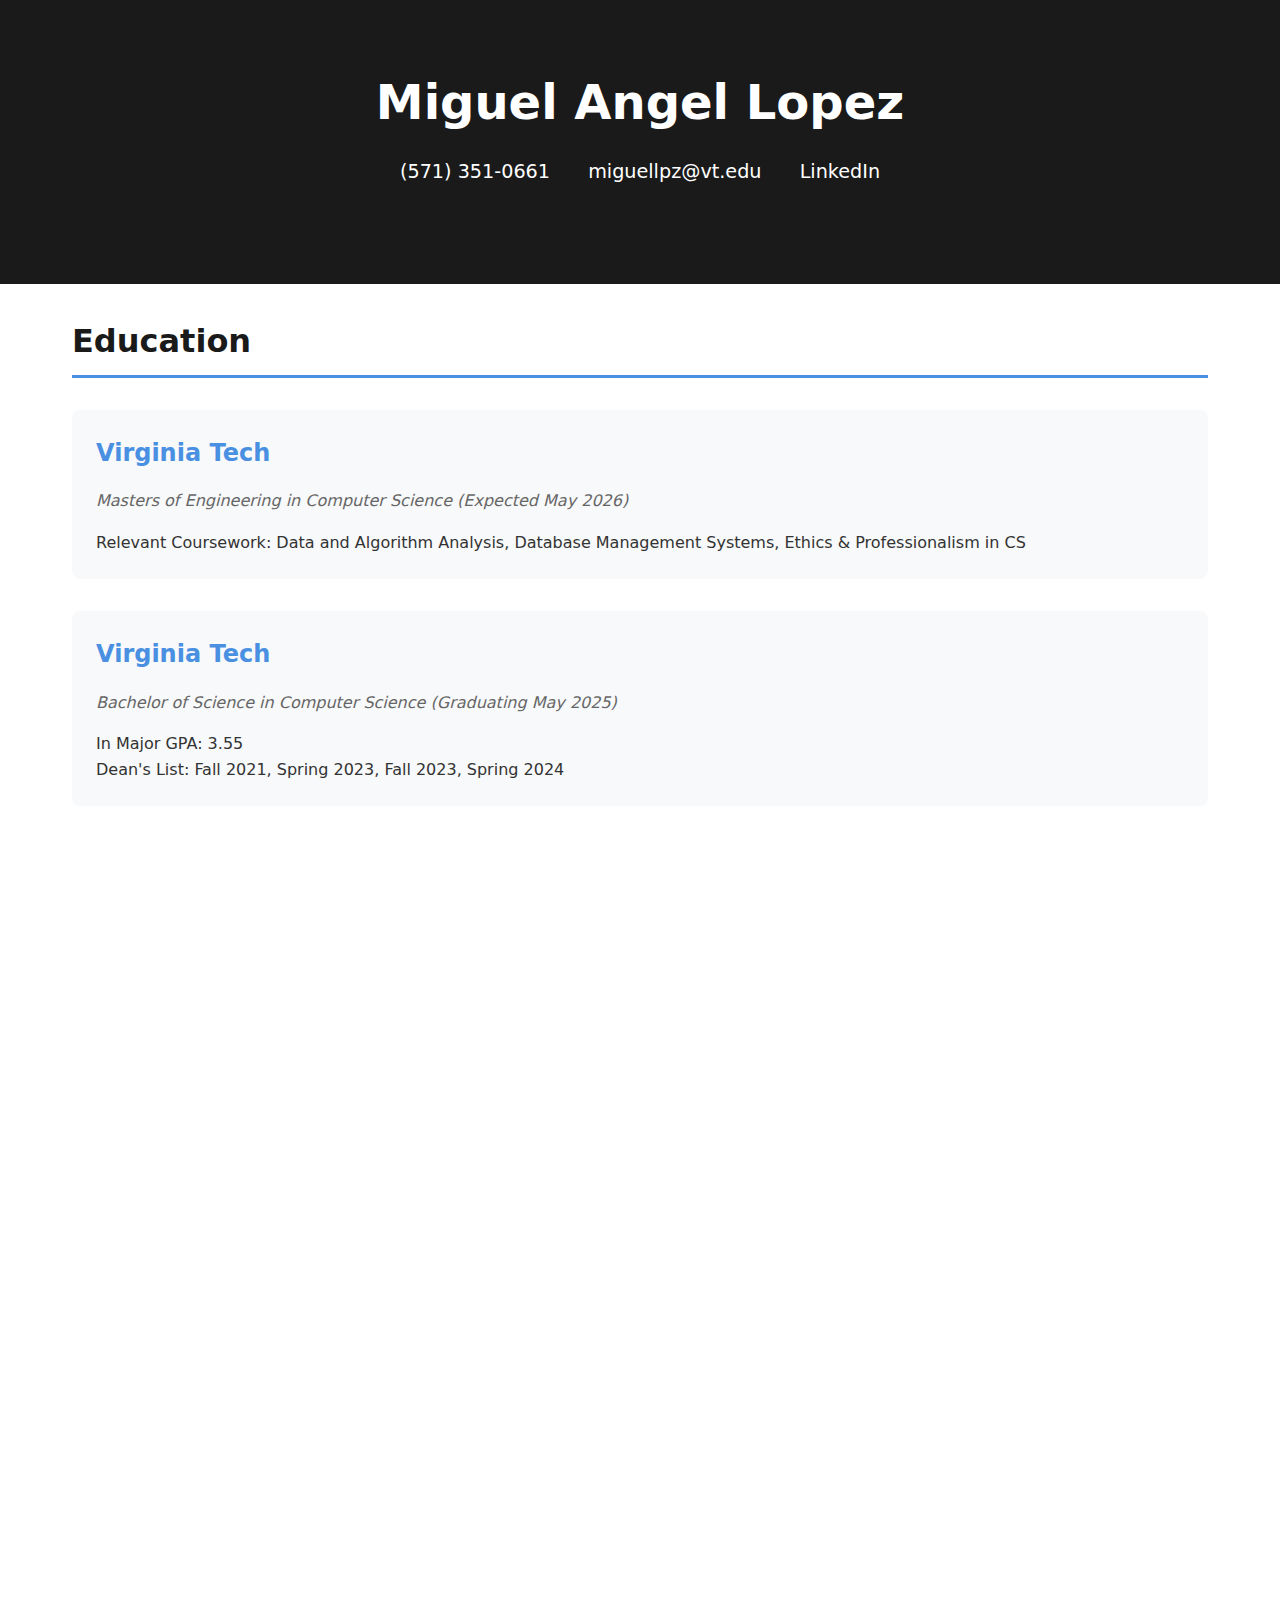
==== index.html @ 88b45306 "updated website" ====
<!DOCTYPE html>
<html lang="en">
<head>
    <meta charset="UTF-8">
    <meta name="viewport" content="width=device-width, initial-scale=1.0">
    <title>Miguel Lopez - Portfolio</title>
    <link rel="stylesheet" href="assets/css/style.css">
</head>
<body>
    <header>
        <h1>Miguel Angel Lopez</h1>
        <div class="contact-info">
            <a href="tel:5713510661">(571) 351-0661</a>
            <a href="mailto:miguellpz@vt.edu">miguellpz@vt.edu</a>
            <a href="https://linkedin.com/in/miguel-lopez-b17199298" target="_blank">LinkedIn</a>
        </div>
    </header>

    <div class="container">
        <section id="education">
            <h2>Education</h2>
            <div class="education-item">
                <h3>Virginia Tech</h3>
                <p class="date">Masters of Engineering in Computer Science (Expected May 2026)</p>
                <p>Relevant Coursework: Data and Algorithm Analysis, Database Management Systems, Ethics & Professionalism in CS</p>
            </div>
            <div class="education-item">
                <h3>Virginia Tech</h3>
                <p class="date">Bachelor of Science in Computer Science (Graduating May 2025)</p>
                <p>In Major GPA: 3.55</p>
                <p>Dean's List: Fall 2021, Spring 2023, Fall 2023, Spring 2024</p>
            </div>
        </section>

        <section id="experience">
            <h2>Experience</h2>
            <div class="experience-item">
                <h3>REU Code Theory and AI Research Fellowship</h3>
                <p class="date">June 2024 - Aug. 2024 | University of Puerto Rico at Ponce</p>
                <ul>
                    <li>Developed a novel BCH syndrome-based belief propagation decoder achieving 0.0086 BER on 2M+ bits</li>
                    <li>Created ML models for Puerto Rican wildlife classification using CNN and Wav2Vec transformer architectures</li>
                    <li>Implemented biodiversity assessment tools using MFCCs and clustering algorithms</li>
                </ul>
            </div>
            <div class="experience-item">
                <h3>Code Theory Research Assistant Fellowship</h3>
                <p class="date">Oct. 2023 - May 2024 | Virginia Tech Math Department</p>
                <ul>
                    <li>Led programming efforts using Magma to analyze matrix tensor rank in finite fields</li>
                    <li>Researched generalization methods for determining tensor rank of matrices</li>
                    <li>Automated testing procedures for matrix analysis in finite field computations</li>
                </ul>
            </div>
        </section>

        <section id="projects">
            <h2>Projects</h2>
            <div class="project-item">
                <h3>Wildlife Call Database</h3>
                <p class="date">Aug. 2024 - Present</p>
                <p>Technologies: MariaDB, Python, SQL</p>
                <ul>
                    <li>Leading GUI development and database connectivity for a wildlife sound repository system</li>
                    <li>Designing normalized database schema for managing audio files and taxonomic data</li>
                </ul>
            </div>
            <div class="project-item">
                <h3>Bio-Classifier & Biodiversity Assessment</h3>
                <p class="date">June 2024 - Aug. 2024</p>
                <p>Technologies: Python, TensorFlow, Signal Processing</p>
                <ul>
                    <li>Developed ML models using CNNs and Wav2Vec transformers to classify 300+ Puerto Rican species</li>
                    <li>Created biodiversity assessment tools using MFCCs and clustering algorithms</li>
                </ul>
            </div>
            <div class="project-item">
                <h3>Pet Neurolocalization App</h3>
                <p class="date">Jan. 2024 - Jun. 2024</p>
                <p>Technologies: Flutter, Dart</p>
                <ul>
                    <li>Leading development of cross-platform medical application with VT Veterinary Department</li>
                    <li>Implementing fuzzy decision tree algorithms for veterinary diagnostics</li>
                </ul>
            </div>
        </section>

        <section id="skills">
            <h2>Technical Skills</h2>
            <div class="skills-grid">
                <div class="skill-category">
                    <h3>Languages</h3>
                    <ul class="skill-list">
                        <li>Java</li>
                        <li>Kotlin</li>
                        <li>SQL</li>
                        <li>Python</li>
                        <li>C</li>
                        <li>Dart</li>
                        <li>HTML/CSS</li>
                    </ul>
                </div>
                <div class="skill-category">
                    <h3>Technologies</h3>
                    <ul class="skill-list">
                        <li>TensorFlow</li>
                        <li>Flutter</li>
                        <li>Android SDK</li>
                        <li>MariaDB</li>
                        <li>Git</li>
                    </ul>
                </div>
                <div class="skill-category">
                    <h3>Concepts</h3>
                    <ul class="skill-list">
                        <li>Machine Learning</li>
                        <li>Mobile Development</li>
                        <li>Database Design</li>
                        <li>Error Correction Coding</li>
                    </ul>
                </div>
            </div>
        </section>
    </div>
    <script src="assets/js/main.js"></script>
</body>
</html>
---- assets/css/style.css ----
:root {
    --primary-color: #1a1a1a;
    --secondary-color: #4a90e2;
    --text-color: #333;
    --bg-color: #fff;
}

* {
    margin: 0;
    padding: 0;
    box-sizing: border-box;
}

body {
    font-family: 'Segoe UI', system-ui, -apple-system, sans-serif;
    line-height: 1.6;
    color: var(--text-color);
    background-color: var(--bg-color);
}

header {
    background-color: var(--primary-color);
    color: white;
    padding: 4rem 2rem;
    text-align: center;
}

.container {
    max-width: 1200px;
    margin: 0 auto;
    padding: 2rem;
}

h1 {
    font-size: 3rem;
    margin-bottom: 1rem;
}

.contact-info {
    font-size: 1.2rem;
    margin-bottom: 2rem;
}

.contact-info a {
    color: white;
    text-decoration: none;
    margin: 0 1rem;
    transition: color 0.3s ease;
}

.contact-info a:hover {
    color: var(--secondary-color);
}

section {
    margin-bottom: 4rem;
}

h2 {
    font-size: 2rem;
    margin-bottom: 2rem;
    color: var(--primary-color);
    border-bottom: 3px solid var(--secondary-color);
    padding-bottom: 0.5rem;
}

.education-item, 
.experience-item, 
.project-item {
    margin-bottom: 2rem;
    padding: 1.5rem;
    border-radius: 8px;
    background-color: #f8f9fa;
    transition: transform 0.2s, box-shadow 0.2s;
}

.education-item:hover, 
.experience-item:hover, 
.project-item:hover {
    transform: translateY(-5px);
    box-shadow: 0 4px 12px rgba(0,0,0,0.1);
}

h3 {
    font-size: 1.5rem;
    color: var(--secondary-color);
    margin-bottom: 1rem;
}

.date {
    color: #666;
    font-style: italic;
    margin-bottom: 1rem;
}

ul {
    padding-left: 1.5rem;
    margin-bottom: 1rem;
}

.skills-grid {
    display: grid;
    grid-template-columns: repeat(auto-fit, minmax(200px, 1fr));
    gap: 2rem;
}

.skill-category h3 {
    margin-bottom: 1rem;
}

.skill-list {
    list-style: none;
    padding: 0;
}

.skill-list li {
    display: inline-block;
    margin: 0.5rem;
    padding: 0.5rem 1rem;
    background-color: var(--secondary-color);
    color: white;
    border-radius: 20px;
    font-size: 0.9rem;
    transition: transform 0.2s;
}

.skill-list li:hover {
    transform: scale(1.05);
}

@media (max-width: 768px) {
    h1 {
        font-size: 2rem;
    }

    .contact-info {
        display: flex;
        flex-direction: column;
        gap: 1rem;
    }

    .container {
        padding: 1rem;
    }

    .skills-grid {
        grid-template-columns: 1fr;
    }
}
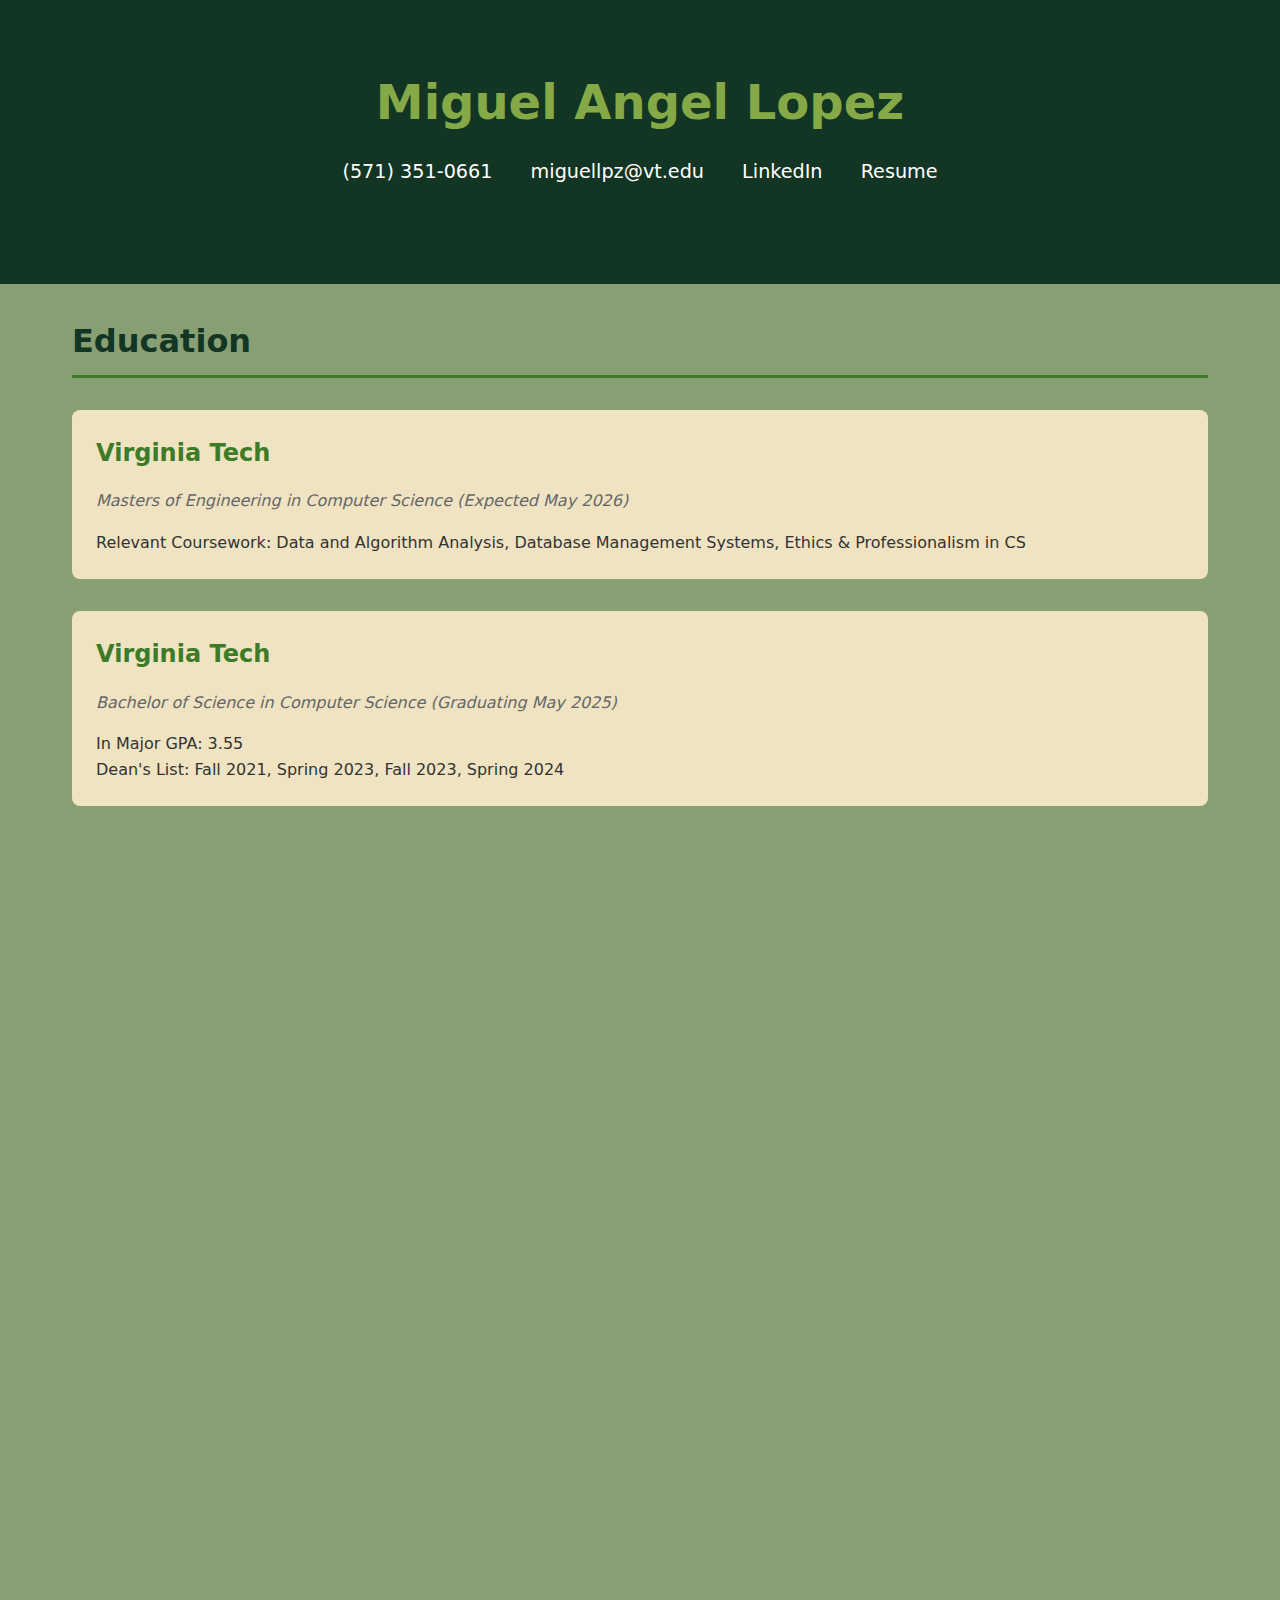
==== commit 0bbfaf45: "updated colors and added resume link" ====
--- a/index.html
+++ b/index.html
@@ -13,6 +13,7 @@
             <a href="tel:5713510661">(571) 351-0661</a>
             <a href="mailto:miguellpz@vt.edu">miguellpz@vt.edu</a>
             <a href="https://linkedin.com/in/miguel-lopez-b17199298" target="_blank">LinkedIn</a>
+            <a href="assets/documents/Miguel_Resume.pdf" target="_blank">Resume</a>
         </div>
     </header>
 
--- a/assets/css/style.css
+++ b/assets/css/style.css
@@ -1,8 +1,8 @@
 :root {
-    --primary-color: #1a1a1a;
-    --secondary-color: #4a90e2;
+    --primary-color: #123524;
+    --secondary-color: #3E7B27;
     --text-color: #333;
-    --bg-color: #fff;
+    --bg-color: #889E73;
 }
 
 * {
@@ -20,7 +20,7 @@
 
 header {
     background-color: var(--primary-color);
-    color: white;
+    color: #85A947;
     padding: 4rem 2rem;
     text-align: center;
 }
@@ -70,7 +70,7 @@
     margin-bottom: 2rem;
     padding: 1.5rem;
     border-radius: 8px;
-    background-color: #f8f9fa;
+    background-color: #EFE3C2;
     transition: transform 0.2s, box-shadow 0.2s;
 }
 
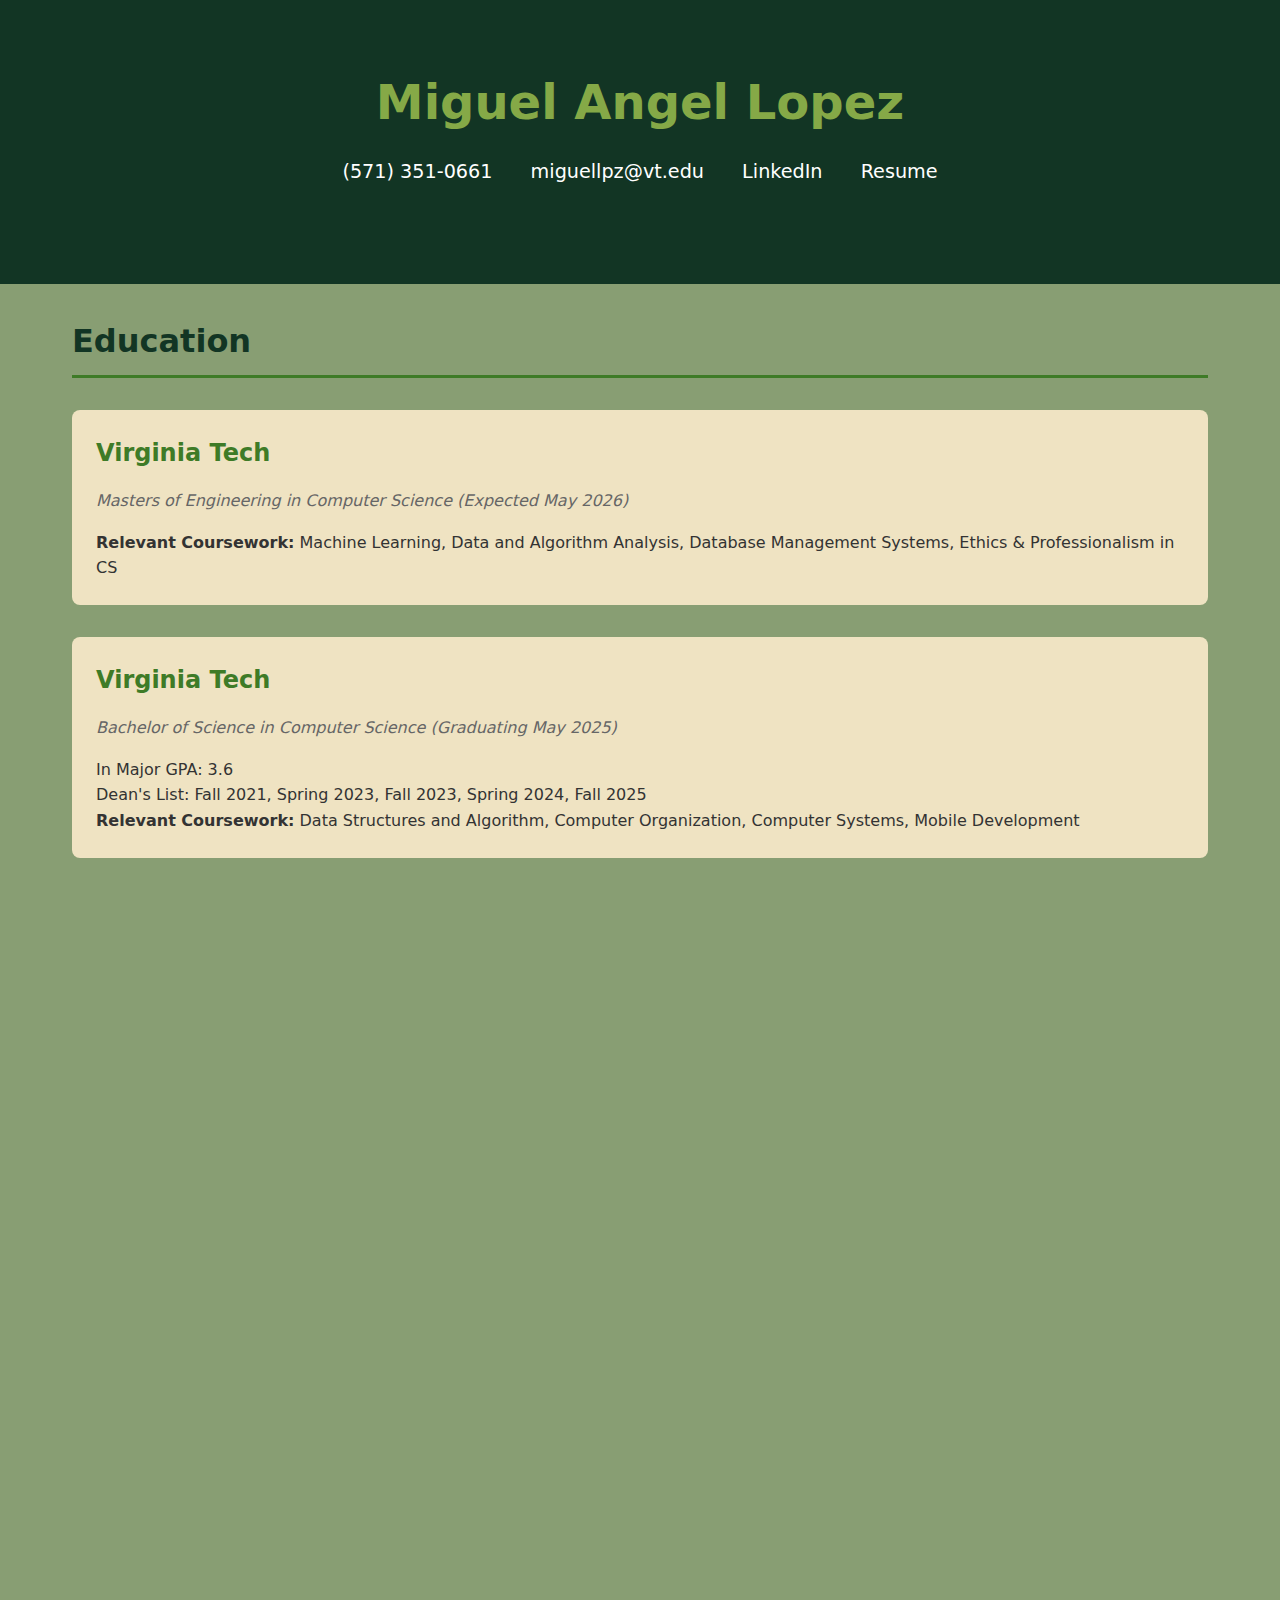
==== commit 3da9b79a: "Updated education" ====
--- a/index.html
+++ b/index.html
@@ -23,13 +23,14 @@
             <div class="education-item">
                 <h3>Virginia Tech</h3>
                 <p class="date">Masters of Engineering in Computer Science (Expected May 2026)</p>
-                <p>Relevant Coursework: Data and Algorithm Analysis, Database Management Systems, Ethics & Professionalism in CS</p>
+                <p><b>Relevant Coursework:</b> Machine Learning, Data and Algorithm Analysis, Database Management Systems, Ethics & Professionalism in CS</p>
             </div>
             <div class="education-item">
                 <h3>Virginia Tech</h3>
                 <p class="date">Bachelor of Science in Computer Science (Graduating May 2025)</p>
-                <p>In Major GPA: 3.55</p>
-                <p>Dean's List: Fall 2021, Spring 2023, Fall 2023, Spring 2024</p>
+                <p>In Major GPA: 3.6</p>
+                <p>Dean's List: Fall 2021, Spring 2023, Fall 2023, Spring 2024, Fall 2025</p>
+                <p><b>Relevant Coursework:</b> Data Structures and Algorithm, Computer Organization, Computer Systems, Mobile Development</p>
             </div>
         </section>
 
@@ -125,4 +126,4 @@
     </div>
     <script src="assets/js/main.js"></script>
 </body>
-</html>+</html>
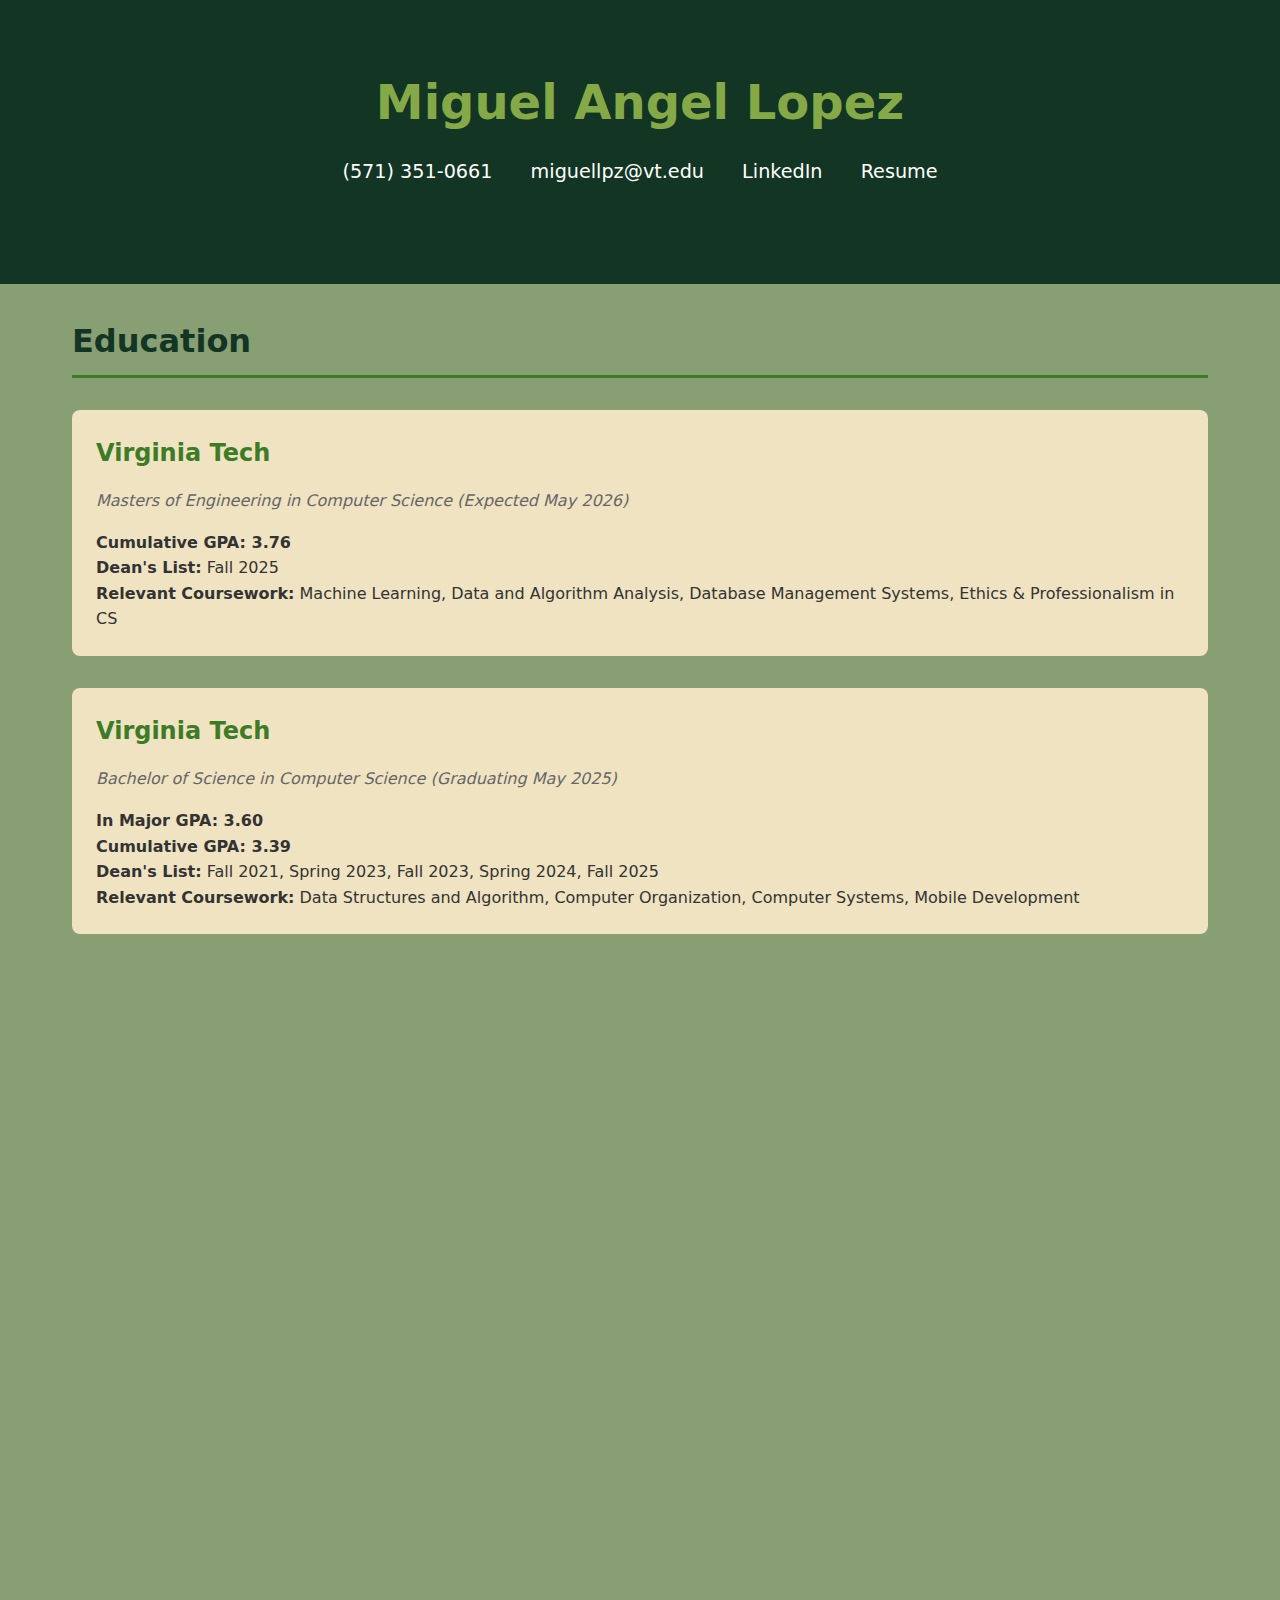
==== commit fd4b0cf5: "Updated education" ====
--- a/index.html
+++ b/index.html
@@ -23,13 +23,16 @@
             <div class="education-item">
                 <h3>Virginia Tech</h3>
                 <p class="date">Masters of Engineering in Computer Science (Expected May 2026)</p>
+                <p><b>Cumulative GPA: 3.76</b></p>
+                <p><b>Dean's List:</b> Fall 2025</p>
                 <p><b>Relevant Coursework:</b> Machine Learning, Data and Algorithm Analysis, Database Management Systems, Ethics & Professionalism in CS</p>
             </div>
             <div class="education-item">
                 <h3>Virginia Tech</h3>
                 <p class="date">Bachelor of Science in Computer Science (Graduating May 2025)</p>
-                <p>In Major GPA: 3.6</p>
-                <p>Dean's List: Fall 2021, Spring 2023, Fall 2023, Spring 2024, Fall 2025</p>
+                <p><b>In Major GPA: 3.60</b></p>
+                <p><b>Cumulative GPA: 3.39</b></p>
+                <p><b>Dean's List:</b> Fall 2021, Spring 2023, Fall 2023, Spring 2024, Fall 2025</p>
                 <p><b>Relevant Coursework:</b> Data Structures and Algorithm, Computer Organization, Computer Systems, Mobile Development</p>
             </div>
         </section>
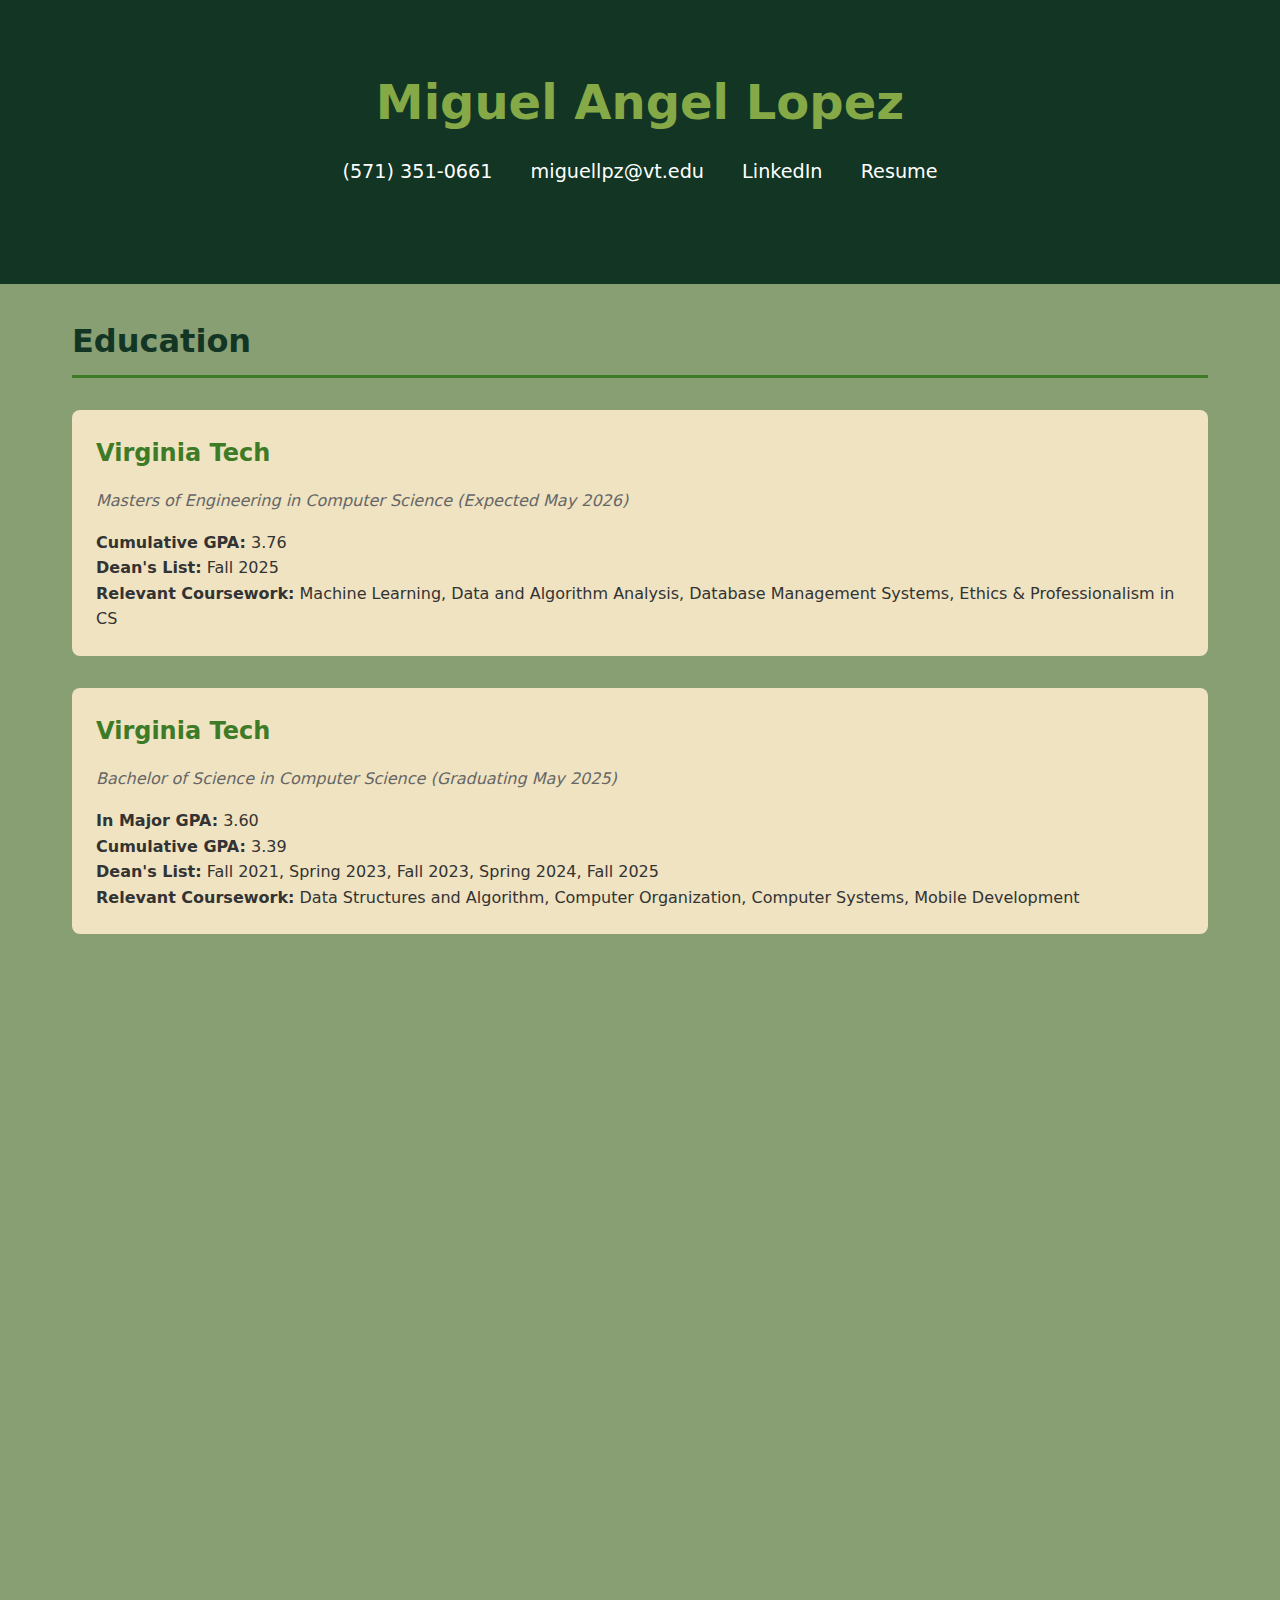
==== commit b3bc2115: "updated education" ====
--- a/index.html
+++ b/index.html
@@ -23,15 +23,15 @@
             <div class="education-item">
                 <h3>Virginia Tech</h3>
                 <p class="date">Masters of Engineering in Computer Science (Expected May 2026)</p>
-                <p><b>Cumulative GPA: 3.76</b></p>
+                <p><b>Cumulative GPA:</b> 3.76</p>
                 <p><b>Dean's List:</b> Fall 2025</p>
                 <p><b>Relevant Coursework:</b> Machine Learning, Data and Algorithm Analysis, Database Management Systems, Ethics & Professionalism in CS</p>
             </div>
             <div class="education-item">
                 <h3>Virginia Tech</h3>
                 <p class="date">Bachelor of Science in Computer Science (Graduating May 2025)</p>
-                <p><b>In Major GPA: 3.60</b></p>
-                <p><b>Cumulative GPA: 3.39</b></p>
+                <p><b>In Major GPA:</b> 3.60</p>
+                <p><b>Cumulative GPA:</b> 3.39</p>
                 <p><b>Dean's List:</b> Fall 2021, Spring 2023, Fall 2023, Spring 2024, Fall 2025</p>
                 <p><b>Relevant Coursework:</b> Data Structures and Algorithm, Computer Organization, Computer Systems, Mobile Development</p>
             </div>
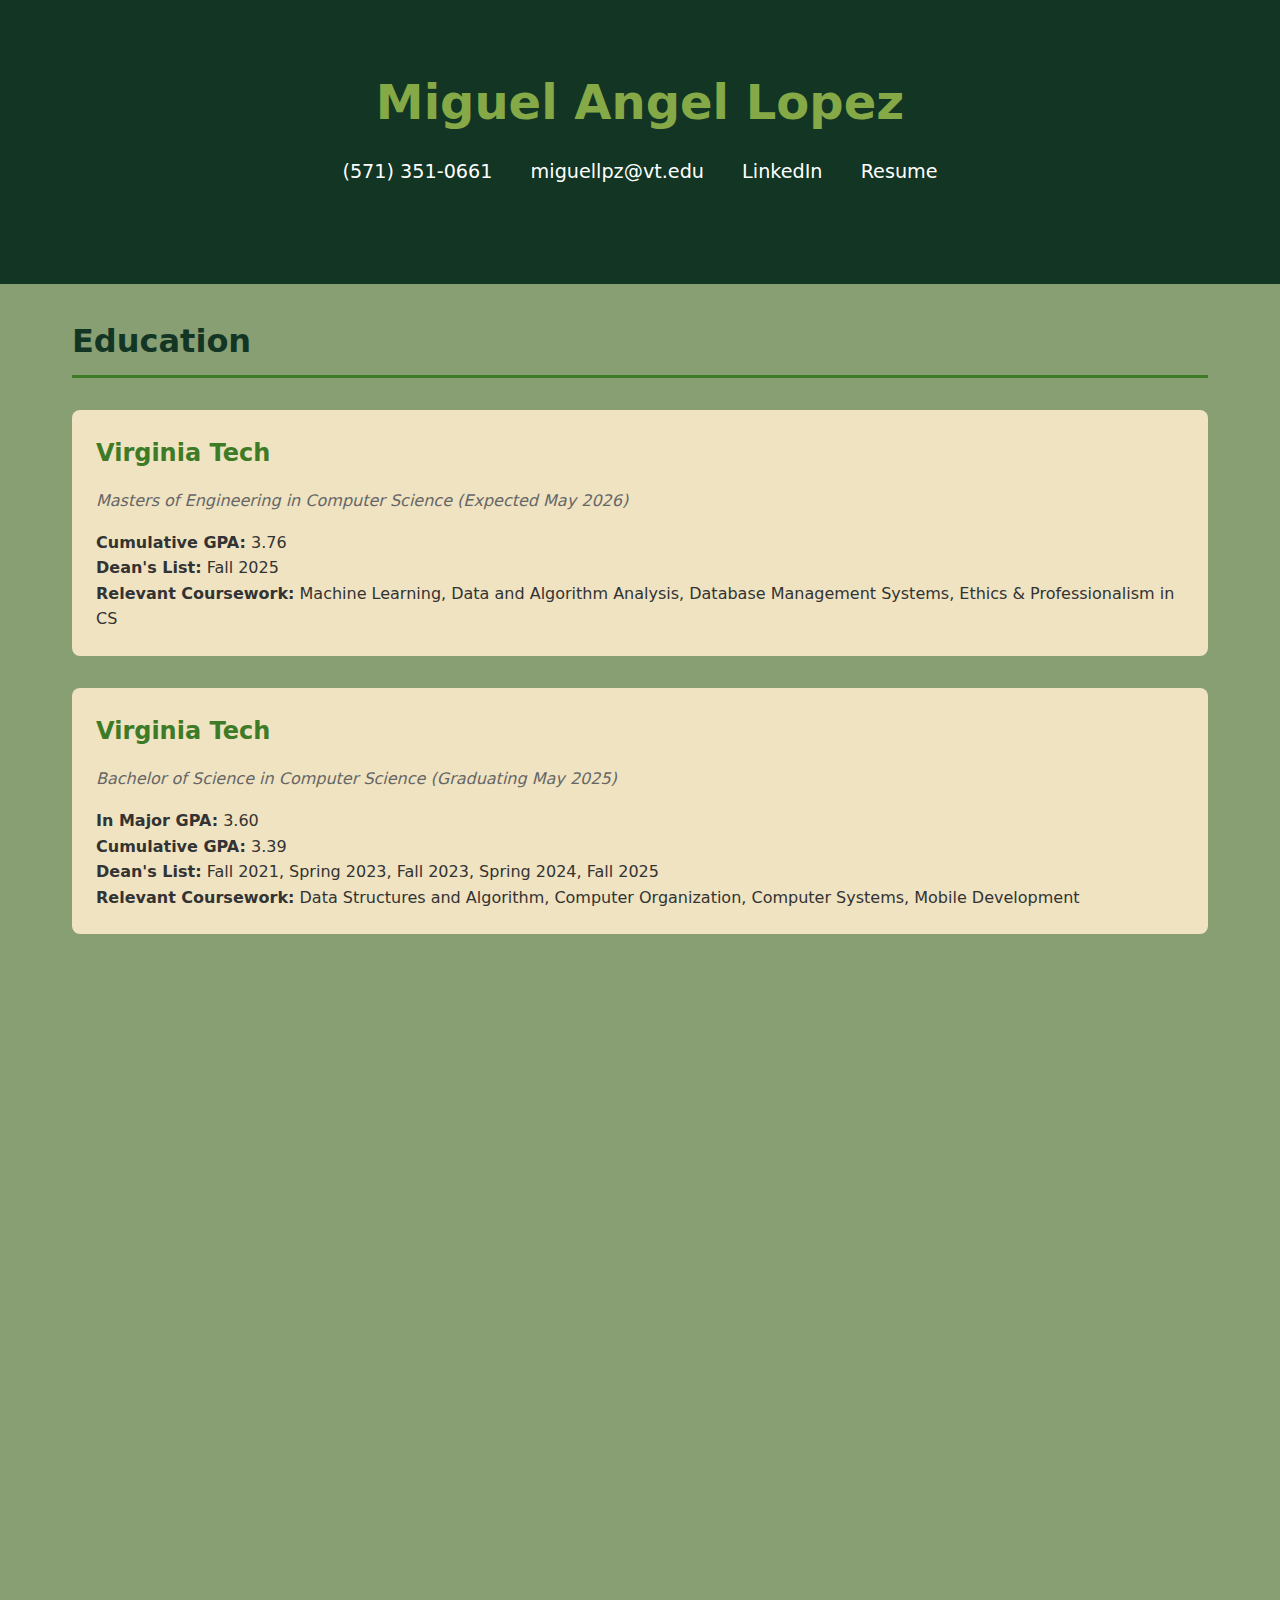
==== commit 72978fcd: "updated education" ====
--- a/index.html
+++ b/index.html
@@ -43,6 +43,7 @@
                 <h3>REU Code Theory and AI Research Fellowship</h3>
                 <p class="date">June 2024 - Aug. 2024 | University of Puerto Rico at Ponce</p>
                 <ul>
+                    <li>Was a speaker at a prestgious math and AI conference, JMM (Joint Mathematics Meetings)
                     <li>Developed a novel BCH syndrome-based belief propagation decoder achieving 0.0086 BER on 2M+ bits</li>
                     <li>Created ML models for Puerto Rican wildlife classification using CNN and Wav2Vec transformer architectures</li>
                     <li>Implemented biodiversity assessment tools using MFCCs and clustering algorithms</li>
--- a/assets/css/style.css
+++ b/assets/css/style.css
@@ -146,4 +146,4 @@
     .skills-grid {
         grid-template-columns: 1fr;
     }
-}+}
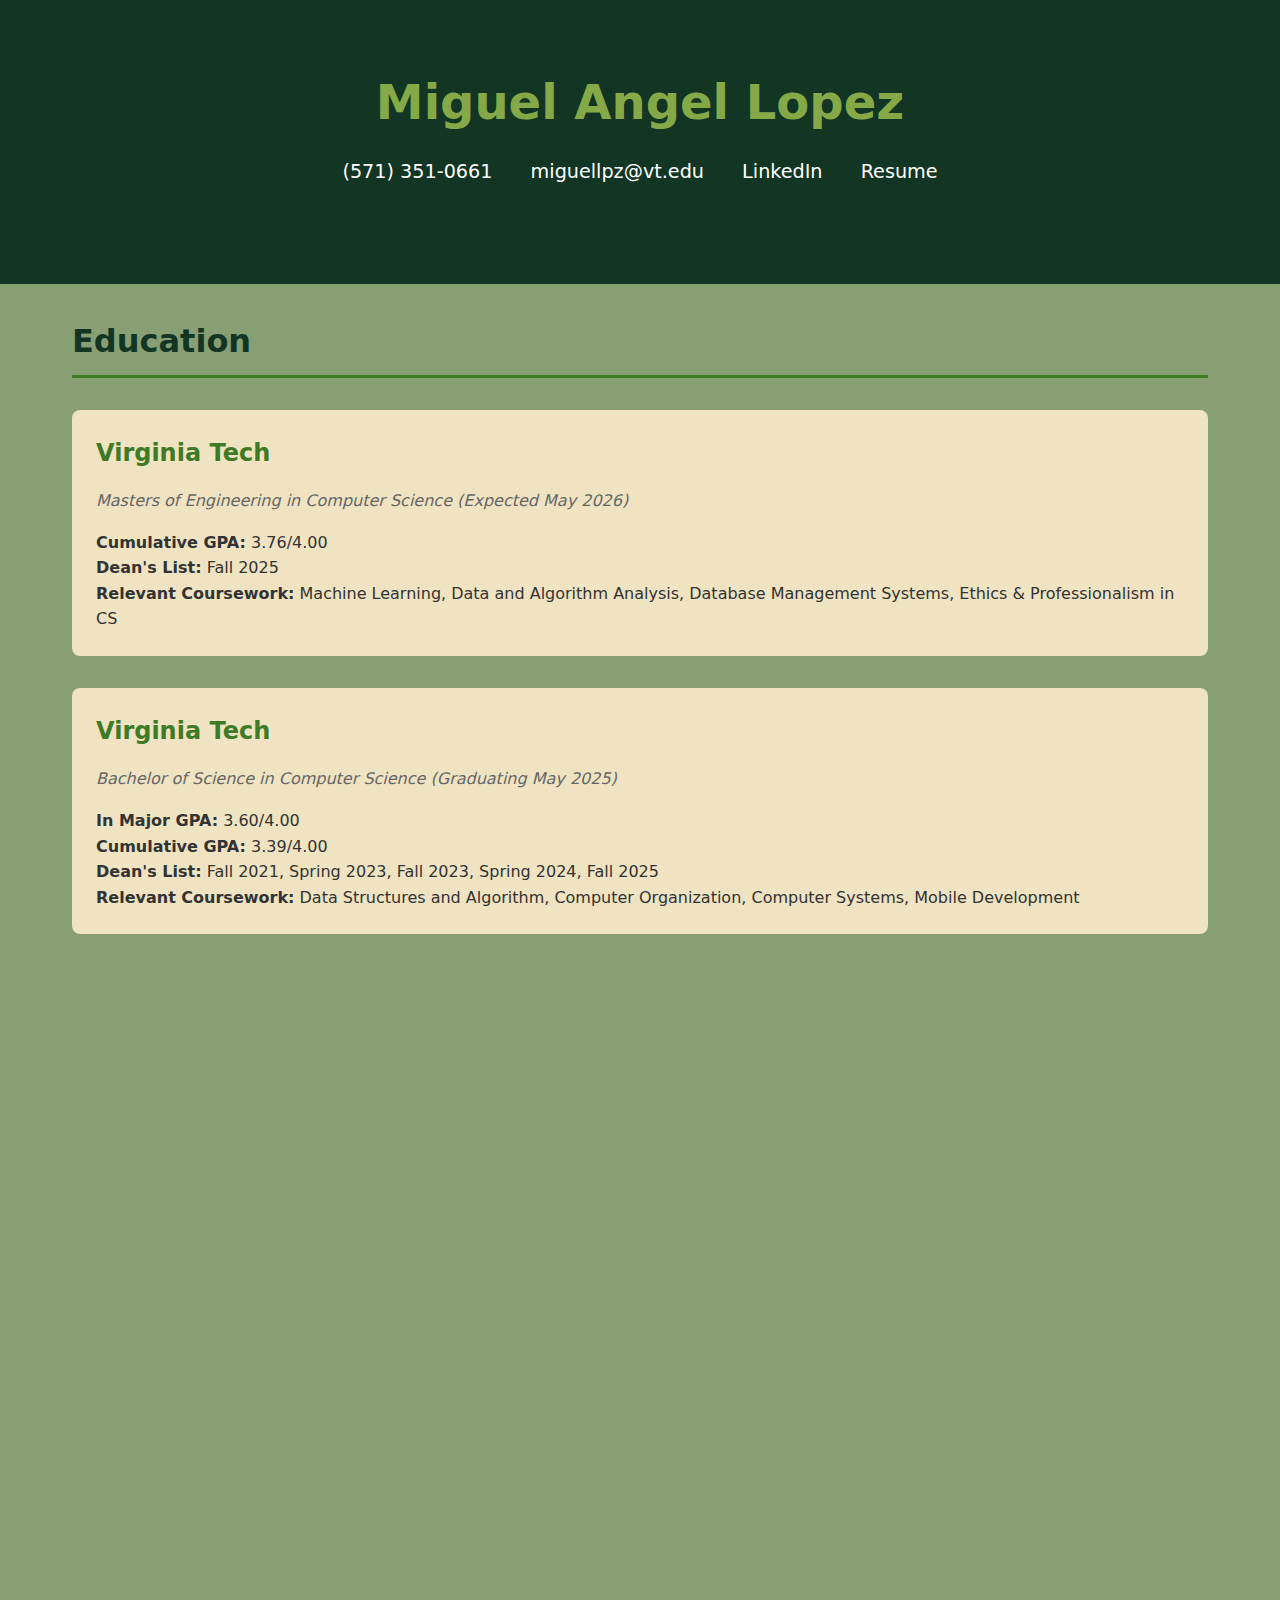
==== commit b0d5f7f6: "updated gpa" ====
--- a/index.html
+++ b/index.html
@@ -13,7 +13,7 @@
             <a href="tel:5713510661">(571) 351-0661</a>
             <a href="mailto:miguellpz@vt.edu">miguellpz@vt.edu</a>
             <a href="https://linkedin.com/in/miguel-lopez-b17199298" target="_blank">LinkedIn</a>
-            <a href="assets/documents/Miguel_Resume.pdf" target="_blank">Resume</a>
+            <a href="assets/documents/Miguels_Resume.pdf" target="_blank">Resume</a>
         </div>
     </header>
 
@@ -23,15 +23,15 @@
             <div class="education-item">
                 <h3>Virginia Tech</h3>
                 <p class="date">Masters of Engineering in Computer Science (Expected May 2026)</p>
-                <p><b>Cumulative GPA:</b> 3.76</p>
+                <p><b>Cumulative GPA:</b> 3.76/4.00</p>
                 <p><b>Dean's List:</b> Fall 2025</p>
                 <p><b>Relevant Coursework:</b> Machine Learning, Data and Algorithm Analysis, Database Management Systems, Ethics & Professionalism in CS</p>
             </div>
             <div class="education-item">
                 <h3>Virginia Tech</h3>
                 <p class="date">Bachelor of Science in Computer Science (Graduating May 2025)</p>
-                <p><b>In Major GPA:</b> 3.60</p>
-                <p><b>Cumulative GPA:</b> 3.39</p>
+                <p><b>In Major GPA:</b> 3.60/4.00</p>
+                <p><b>Cumulative GPA:</b> 3.39/4.00</p>
                 <p><b>Dean's List:</b> Fall 2021, Spring 2023, Fall 2023, Spring 2024, Fall 2025</p>
                 <p><b>Relevant Coursework:</b> Data Structures and Algorithm, Computer Organization, Computer Systems, Mobile Development</p>
             </div>
